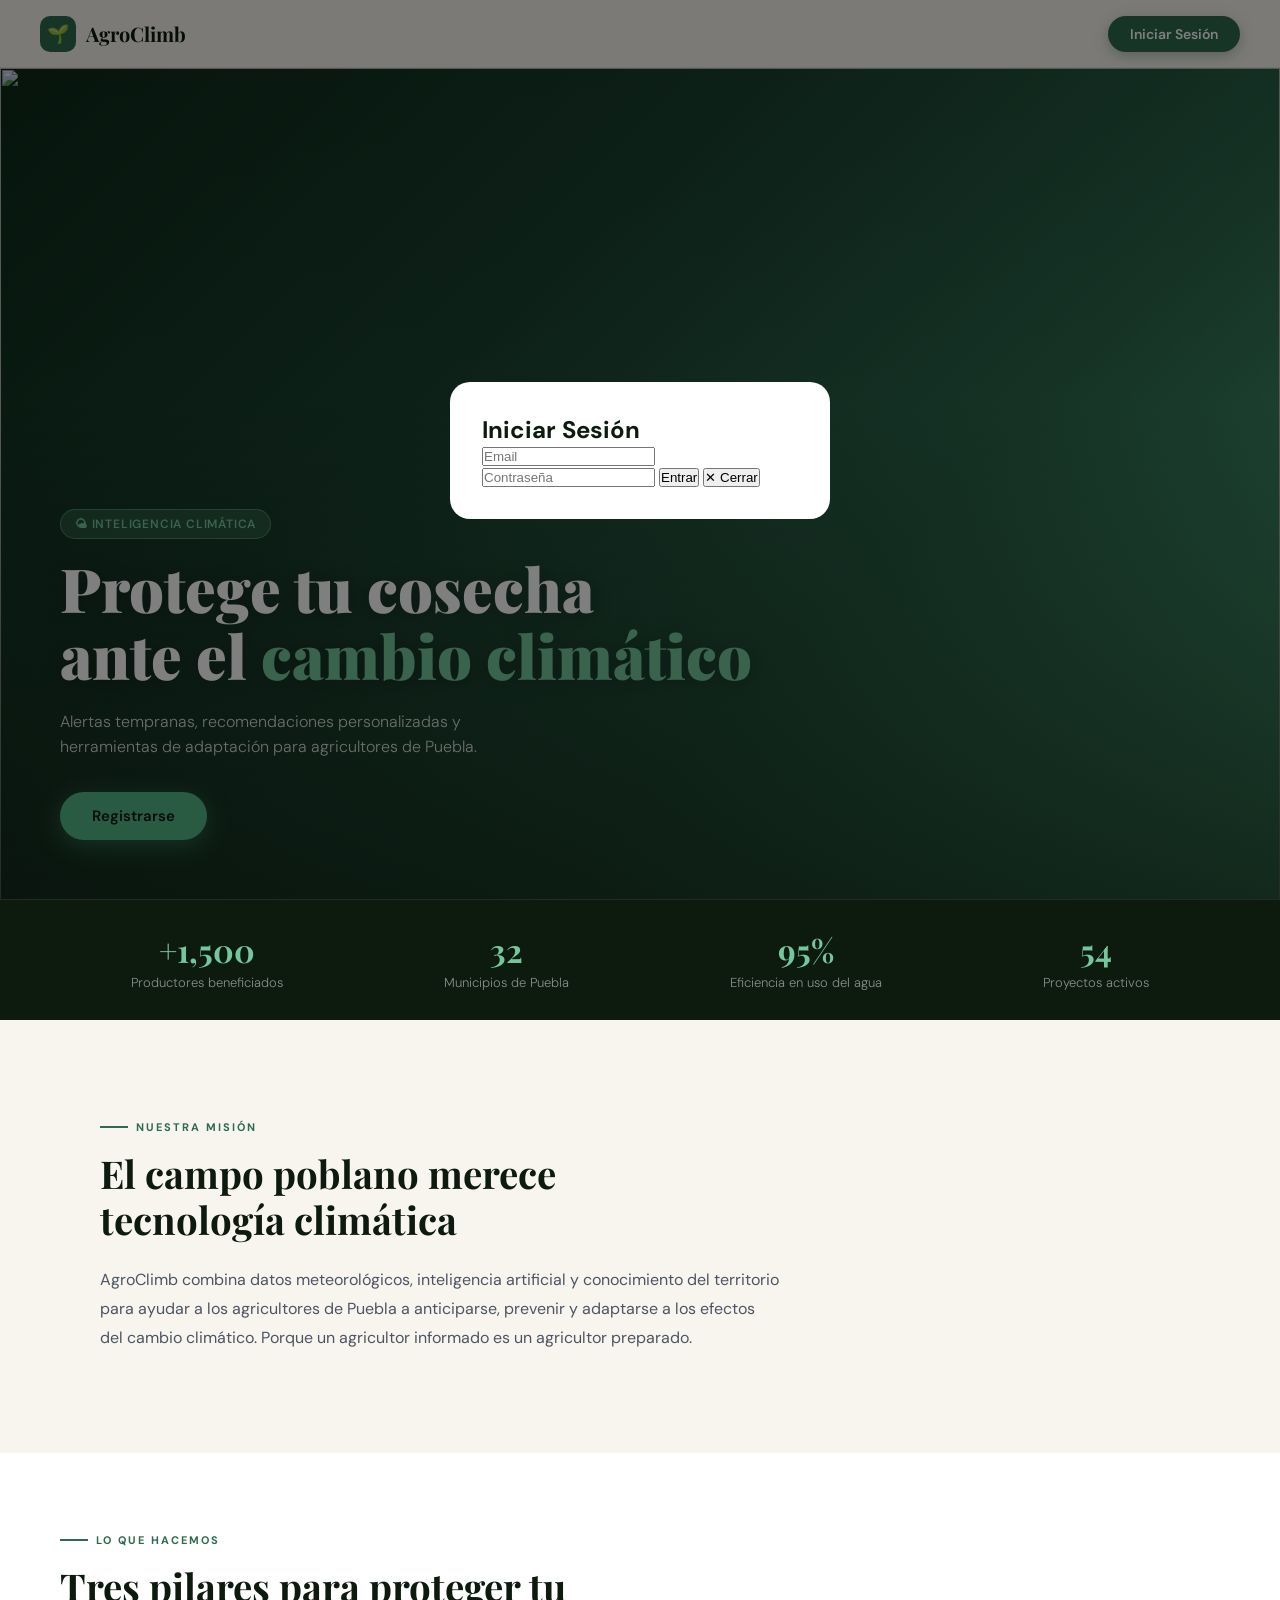
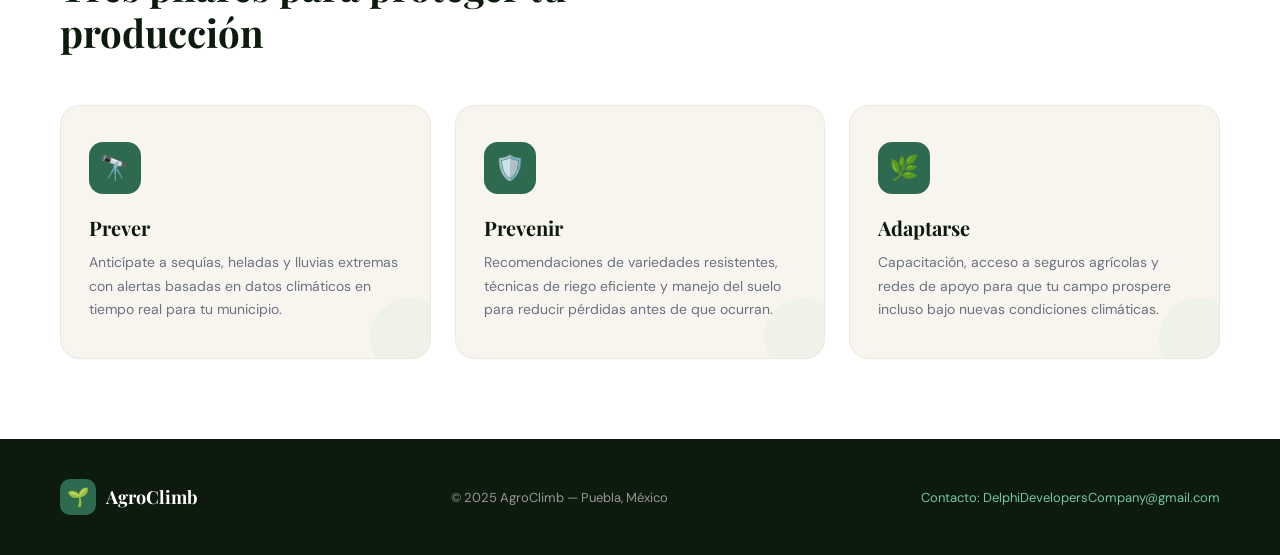
==== app/templates/index.html @ 24511774 "login flotante" ====
<!DOCTYPE html>
<html lang="es">
<head>
  <meta charset="UTF-8" />
  <meta name="viewport" content="width=device-width, initial-scale=1.0"/>
  <title>AgroClimb — Inteligencia climática para el campo</title>
  <link href="https://fonts.googleapis.com/css2?family=Playfair+Display:wght@700;900&family=DM+Sans:wght@300;400;500;600&display=swap" rel="stylesheet" />
  <link href="../static/style.css" rel="stylesheet" />
</head>
<body>
 
  <nav>
    <a class="logo" href="#">
      <div class="logo-icon">🌱</div>
      <span class="logo-text">AgroClimb</span>
    </a>
    
    <div class="nav-actions">
   
      <button class="btn-primary onclick="abrirModal()">Iniciar Sesión</button>
    </div>
  </nav>
 
  <section class="hero">
    <img class="hero-bg" src="/static/img/agriMAIN.jpg" style="object-fit:cover;" />
    <div class="hero-overlay"></div>
    <div class="hero-content">
      <div class="hero-badge">🌤 Inteligencia climática</div>
      <h1 class="hero-title">Protege tu cosecha<br>ante el <span>cambio climático</span></h1>
      <p class="hero-desc">Alertas tempranas, recomendaciones personalizadas y herramientas de adaptación para agricultores de Puebla.</p>
      <div class="hero-cta">
        <button class="btn-hero btn-hero-primary">Registrarse</button>
        
      </div>
    </div>
  </section>
 
  <div class="stats-bar">
    <div class="stat"><span class="stat-num">+1,500</span><span class="stat-label">Productores beneficiados</span></div>
    <div class="stat"><span class="stat-num">32</span><span class="stat-label">Municipios de Puebla</span></div>
    <div class="stat"><span class="stat-num">95%</span><span class="stat-label">Eficiencia en uso del agua</span></div>
    <div class="stat"><span class="stat-num">54</span><span class="stat-label">Proyectos activos</span></div>
  </div>
 
  <section class="about">
    <p class="section-tag">Nuestra misión</p>
    <h2 class="section-title">El campo poblano merece tecnología climática</h2>
    <p class="section-body">AgroClimb combina datos meteorológicos, inteligencia artificial y conocimiento del territorio para ayudar a los agricultores de Puebla a anticiparse, prevenir y adaptarse a los efectos del cambio climático. Porque un agricultor informado es un agricultor preparado.</p>
  </section>
 
  <section class="cards-section">
    <div class="cards-header">
      <p class="section-tag">Lo que hacemos</p>
      <h2 class="section-title">Tres pilares para proteger tu producción</h2>
    </div>
    <div class="cards-grid">
      <div class="card">
        <div class="card-icon">🔭</div>
        <h3 class="card-title">Prever</h3>
        <p class="card-desc">Anticípate a sequías, heladas y lluvias extremas con alertas basadas en datos climáticos en tiempo real para tu municipio.</p>
        <div class="card-accent"></div>
      </div>
      <div class="card">
        <div class="card-icon">🛡️</div>
        <h3 class="card-title">Prevenir</h3>
        <p class="card-desc">Recomendaciones de variedades resistentes, técnicas de riego eficiente y manejo del suelo para reducir pérdidas antes de que ocurran.</p>
        <div class="card-accent"></div>
      </div>
      <div class="card">
        <div class="card-icon">🌿</div>
        <h3 class="card-title">Adaptarse</h3>
        <p class="card-desc">Capacitación, acceso a seguros agrícolas y redes de apoyo para que tu campo prospere incluso bajo nuevas condiciones climáticas.</p>
        <div class="card-accent"></div>
      </div>
    </div>
  </section>
 
  <footer>
    <a class="logo" href="#">
      <div class="logo-icon">🌱</div>
      <span class="logo-text">AgroClimb</span>
    </a>
    <p>© 2025 AgroClimb — Puebla, México</p>
    <a href="#">Contacto: DelphiDevelopersCompany@gmail.com</a>
  </footer>

  <!-- Fondo oscuro -->
<div id="modal" style="display:none; position:fixed; inset:0; background:rgba(0,0,0,0.5); z-index:200; display:flex; align-items:center; justify-content:center;">
  
  <!-- Tarjeta del formulario -->
  <div style="background:white; border-radius:20px; padding:32px; width:90%; max-width:380px;">
    <h2>Iniciar Sesión</h2>
    <input type="email" placeholder="Email" />
    <input type="password" placeholder="Contraseña" />
    <button>Entrar</button>
    <button onclick="cerrarModal()">✕ Cerrar</button>
  </div>

</div>
 
</body>
</html>
---- app/static/style.css ----
:root {
      --verde:       #2D6A4F;
      --verde-claro: #52B788;
      --verde-neon:  #74C69D;
      --crema:       #F8F5EF;
      --blanco:      #FFFFFF;
      --negro:       #0D1B0F;
      --gris:        #6B7280;
      --sombra:      0 8px 40px rgba(45,106,79,0.15);
    }
    *, *::before, *::after { box-sizing: border-box; margin: 0; padding: 0; }
    body { font-family: 'DM Sans', sans-serif; background: var(--crema); color: var(--negro); min-height: 100vh; }
 
    nav {
      position: fixed; top: 0; left: 0; right: 0; z-index: 100;
      display: flex; align-items: center; justify-content: space-between;
      padding: 0 40px; height: 68px;
      background: rgba(248,245,239,0.88); backdrop-filter: blur(12px);
      border-bottom: 1px solid rgba(45,106,79,0.1);
    }
    .logo { display: flex; align-items: center; gap: 10px; text-decoration: none; }
    .logo-icon { width: 36px; height: 36px; background: var(--verde); border-radius: 10px; display: flex; align-items: center; justify-content: center; font-size: 18px; }
    .logo-text { font-family: 'Playfair Display', serif; font-size: 20px; font-weight: 700; color: var(--negro); }
    .nav-links { display: flex; align-items: center; gap: 32px; list-style: none; }
    .nav-links a { text-decoration: none; font-size: 14px; font-weight: 500; color: var(--gris); transition: color 0.2s; }
    .nav-links a:hover { color: var(--verde); }
    .nav-actions { display: flex; gap: 12px; align-items: center; }
    .btn-ghost { background: none; border: 1.5px solid var(--verde); color: var(--verde); padding: 8px 20px; border-radius: 50px; font-family: 'DM Sans', sans-serif; font-size: 14px; font-weight: 500; cursor: pointer; transition: all 0.2s; }
    .btn-ghost:hover { background: var(--verde); color: var(--blanco); }
    .btn-primary { background: var(--verde); border: none; color: var(--blanco); padding: 9px 22px; border-radius: 50px; font-family: 'DM Sans', sans-serif; font-size: 14px; font-weight: 600; cursor: pointer; transition: all 0.2s; box-shadow: 0 4px 14px rgba(45,106,79,0.35); }
    .btn-primary:hover { background: #1e4d38; transform: translateY(-1px); }
 
    .hero { margin-top: 68px; position: relative; height: calc(100vh - 68px); min-height: 500px; overflow: hidden; }
    .hero-bg { width: 100%; height: 100%; background: linear-gradient(135deg, #0D2B1A 0%, #1B4332 35%, #2D6A4F 65%, #52B788 100%); display: flex; align-items: center; justify-content: center; font-size: 120px; }
    .hero-overlay { position: absolute; inset: 0; background: linear-gradient(to bottom, rgba(13,27,15,0.1) 0%, rgba(13,27,15,0.05) 40%, rgba(13,27,15,0.65) 100%); }
    .hero-content { position: absolute; bottom: 60px; left: 60px; right: 60px; color: var(--blanco); }
    .hero-badge { display: inline-flex; align-items: center; gap: 6px; background: rgba(116,198,157,0.2); border: 1px solid rgba(116,198,157,0.45); backdrop-filter: blur(8px); padding: 6px 14px; border-radius: 50px; font-size: 12px; font-weight: 600; letter-spacing: 0.8px; text-transform: uppercase; margin-bottom: 16px; color: var(--verde-neon); }
    .hero-title { font-family: 'Playfair Display', serif; font-size: clamp(2.4rem, 5vw, 3.8rem); font-weight: 900; line-height: 1.1; max-width: 700px; margin-bottom: 20px; text-shadow: 0 2px 20px rgba(0,0,0,0.3); }
    .hero-title span { color: var(--verde-neon); }
    .hero-desc { font-size: 16px; font-weight: 300; max-width: 480px; line-height: 1.6; color: rgba(255,255,255,0.82); margin-bottom: 32px; }
    .hero-cta { display: flex; gap: 14px; flex-wrap: wrap; }
    .btn-hero { padding: 14px 32px; border-radius: 50px; font-family: 'DM Sans', sans-serif; font-size: 15px; font-weight: 600; cursor: pointer; transition: all 0.25s; border: none; }
    .btn-hero-primary { background: var(--verde-claro); color: var(--negro); box-shadow: 0 6px 24px rgba(82,183,136,0.4); }
    .btn-hero-primary:hover { background: var(--verde-neon); transform: translateY(-2px); }
    .btn-hero-ghost { background: rgba(255,255,255,0.12); color: var(--blanco); border: 1.5px solid rgba(255,255,255,0.35); backdrop-filter: blur(6px); }
    .btn-hero-ghost:hover { background: rgba(255,255,255,0.22); }
 
    .stats-bar { background: var(--negro); padding: 28px 60px; display: flex; justify-content: space-around; gap: 20px; flex-wrap: wrap; }
    .stat { text-align: center; color: var(--blanco); }
    .stat-num { font-family: 'Playfair Display', serif; font-size: 2rem; font-weight: 700; color: var(--verde-neon); display: block; }
    .stat-label { font-size: 13px; color: rgba(255,255,255,0.5); margin-top: 4px; font-weight: 300; }
 
    .about { padding: 100px 60px; max-width: 1200px; margin: 0 auto; }
    .section-tag { font-size: 11px; font-weight: 700; letter-spacing: 2px; text-transform: uppercase; color: var(--verde); margin-bottom: 16px; display: flex; align-items: center; gap: 8px; }
    .section-tag::before { content: ''; width: 28px; height: 2px; background: var(--verde); display: inline-block; }
    .section-title { font-family: 'Playfair Display', serif; font-size: clamp(1.8rem, 3vw, 2.8rem); font-weight: 700; line-height: 1.2; max-width: 600px; margin-bottom: 24px; }
    .section-body { font-size: 16px; line-height: 1.8; color: #4B5563; max-width: 680px; }
 
    .cards-section { background: var(--blanco); padding: 80px 60px; }
    .cards-header { max-width: 1200px; margin: 0 auto 50px; }
    .cards-grid { max-width: 1200px; margin: 0 auto; display: grid; grid-template-columns: repeat(auto-fit, minmax(280px, 1fr)); gap: 24px; }
    .card { background: var(--crema); border-radius: 20px; padding: 36px 28px; position: relative; overflow: hidden; transition: transform 0.25s, box-shadow 0.25s; border: 1px solid rgba(45,106,79,0.08); }
    .card:hover { transform: translateY(-6px); box-shadow: var(--sombra); }
    .card-icon { width: 52px; height: 52px; border-radius: 14px; background: var(--verde); display: flex; align-items: center; justify-content: center; font-size: 24px; margin-bottom: 20px; }
    .card-title { font-family: 'Playfair Display', serif; font-size: 1.25rem; font-weight: 700; margin-bottom: 10px; }
    .card-desc { font-size: 14px; line-height: 1.7; color: var(--gris); }
    .card-accent { position: absolute; bottom: -20px; right: -20px; width: 80px; height: 80px; border-radius: 50%; background: var(--verde-neon); opacity: 0.08; }
 
    footer { background: var(--negro); color: rgba(255,255,255,0.55); padding: 40px 60px; display: flex; justify-content: space-between; align-items: center; flex-wrap: wrap; gap: 16px; }
    footer .logo-text { color: var(--blanco); font-size: 18px; }
    footer p { font-size: 13px; }
    footer a { color: var(--verde-neon); text-decoration: none; font-size: 13px; }
 
    @keyframes fadeUp { from { opacity: 0; transform: translateY(30px); } to { opacity: 1; transform: translateY(0); } }
    .hero-badge { animation: fadeUp 0.6s ease both; }
    .hero-title  { animation: fadeUp 0.7s ease 0.1s both; }
    .hero-desc   { animation: fadeUp 0.7s ease 0.2s both; }
    .hero-cta    { animation: fadeUp 0.7s ease 0.3s both; }
 
    @media (max-width: 768px) {
      nav { padding: 0 20px; }
      .nav-links { display: none; }
      .hero-content { left: 24px; right: 24px; bottom: 40px; }
      .stats-bar, .about, .cards-section, footer { padding-left: 24px; padding-right: 24px; }
    }
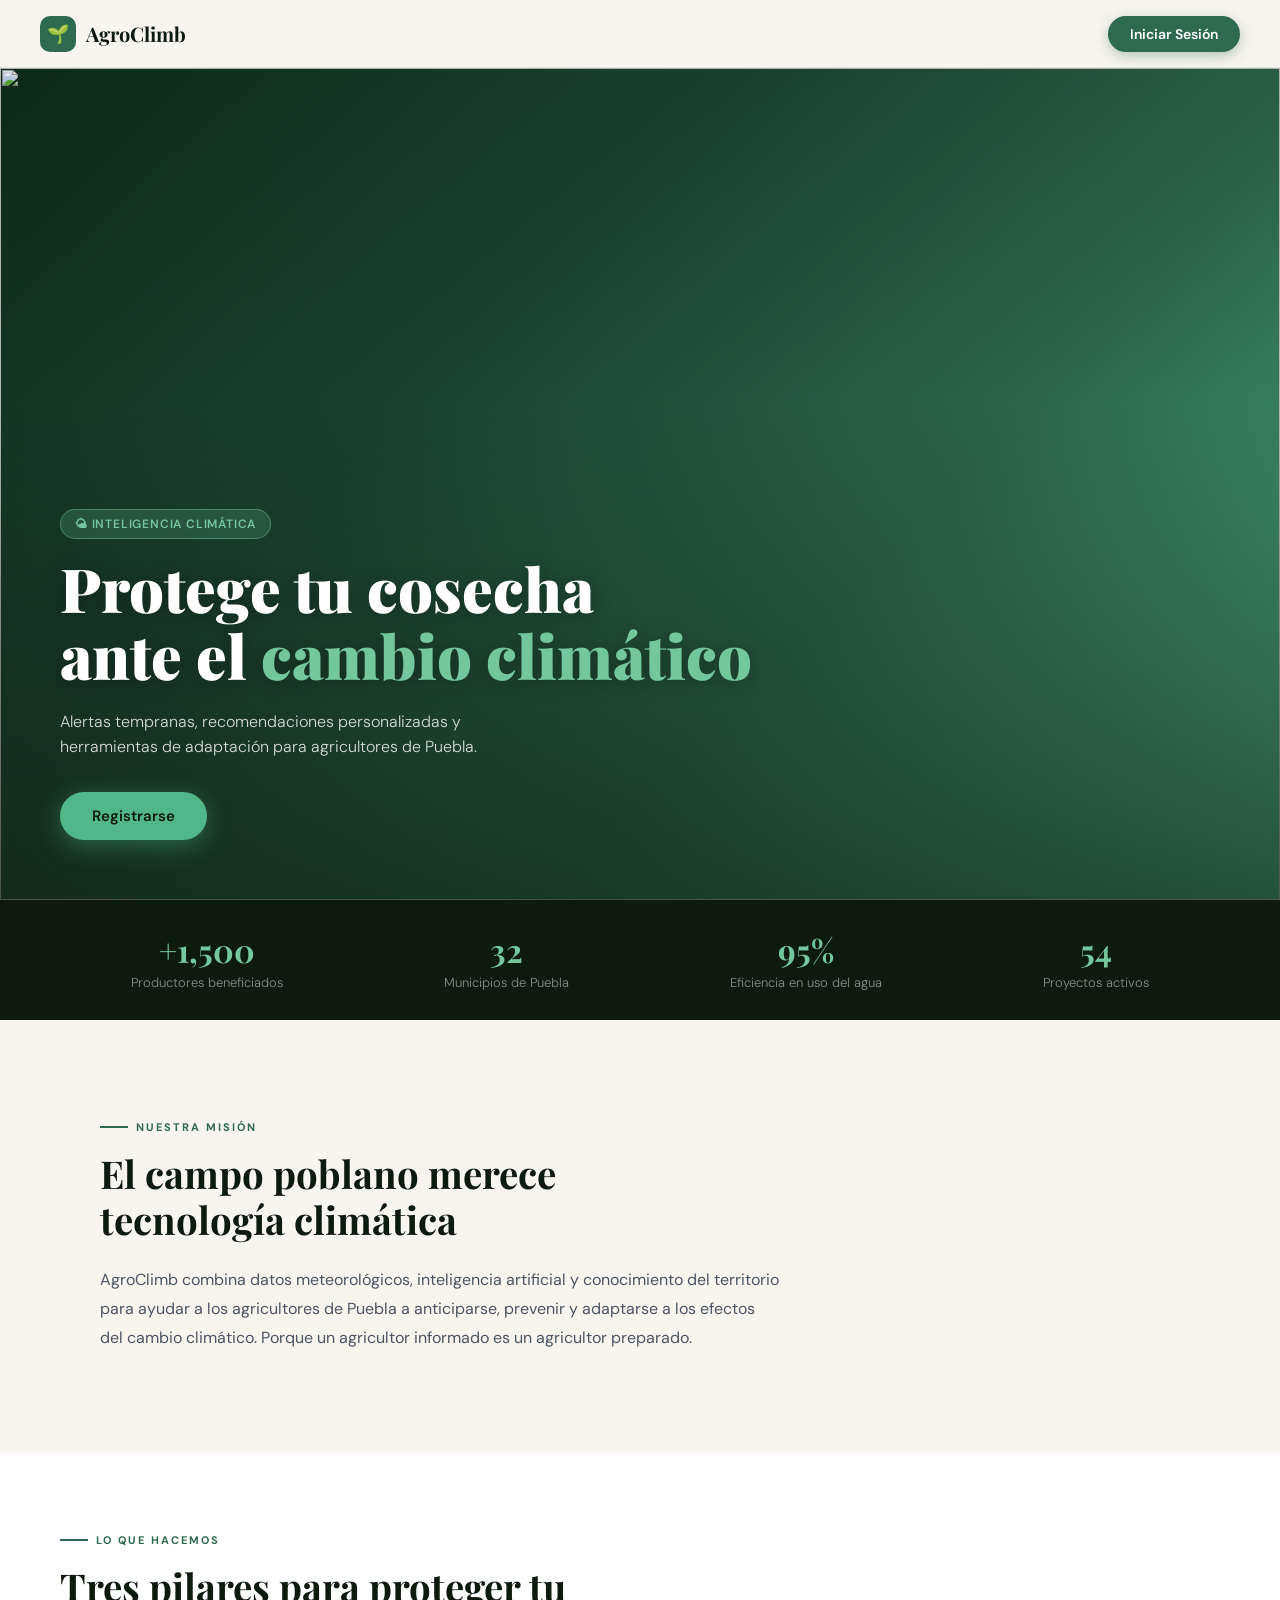
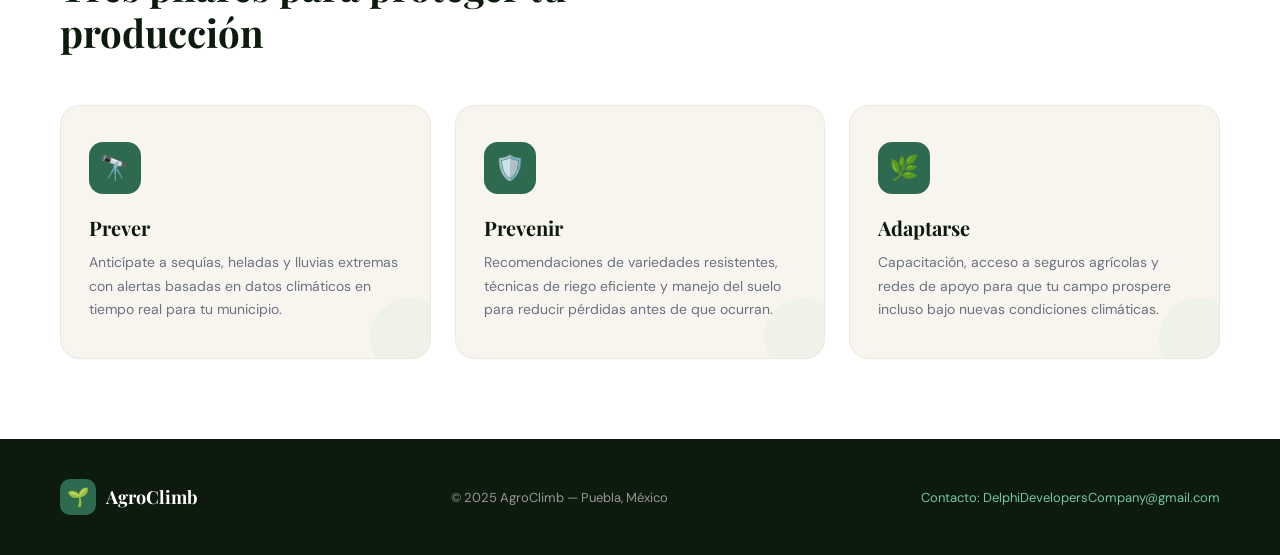
==== commit 8df704b7: "Correccion del boton iniciar sesion" ====
--- a/app/templates/index.html
+++ b/app/templates/index.html
@@ -17,7 +17,7 @@
     
     <div class="nav-actions">
    
-      <button class="btn-primary onclick="abrirModal()">Iniciar Sesión</button>
+      <button class="btn-primary" onclick="abrirModal()">Iniciar Sesión</button>
     </div>
   </nav>
  
@@ -85,8 +85,8 @@
   </footer>
 
   <!-- Fondo oscuro -->
-<div id="modal" style="display:none; position:fixed; inset:0; background:rgba(0,0,0,0.5); z-index:200; display:flex; align-items:center; justify-content:center;">
-  
+<div id="modal" style="display:none; position:fixed; inset:0; background:rgba(0,0,0,0.5); z-index:200; align-items:center; justify-content:center;">
+
   <!-- Tarjeta del formulario -->
   <div style="background:white; border-radius:20px; padding:32px; width:90%; max-width:380px;">
     <h2>Iniciar Sesión</h2>
@@ -97,6 +97,8 @@
   </div>
 
 </div>
- 
+
+<script src="{{ url_for('static', filename='script.js') }}"></script>
+
 </body>
 </html>
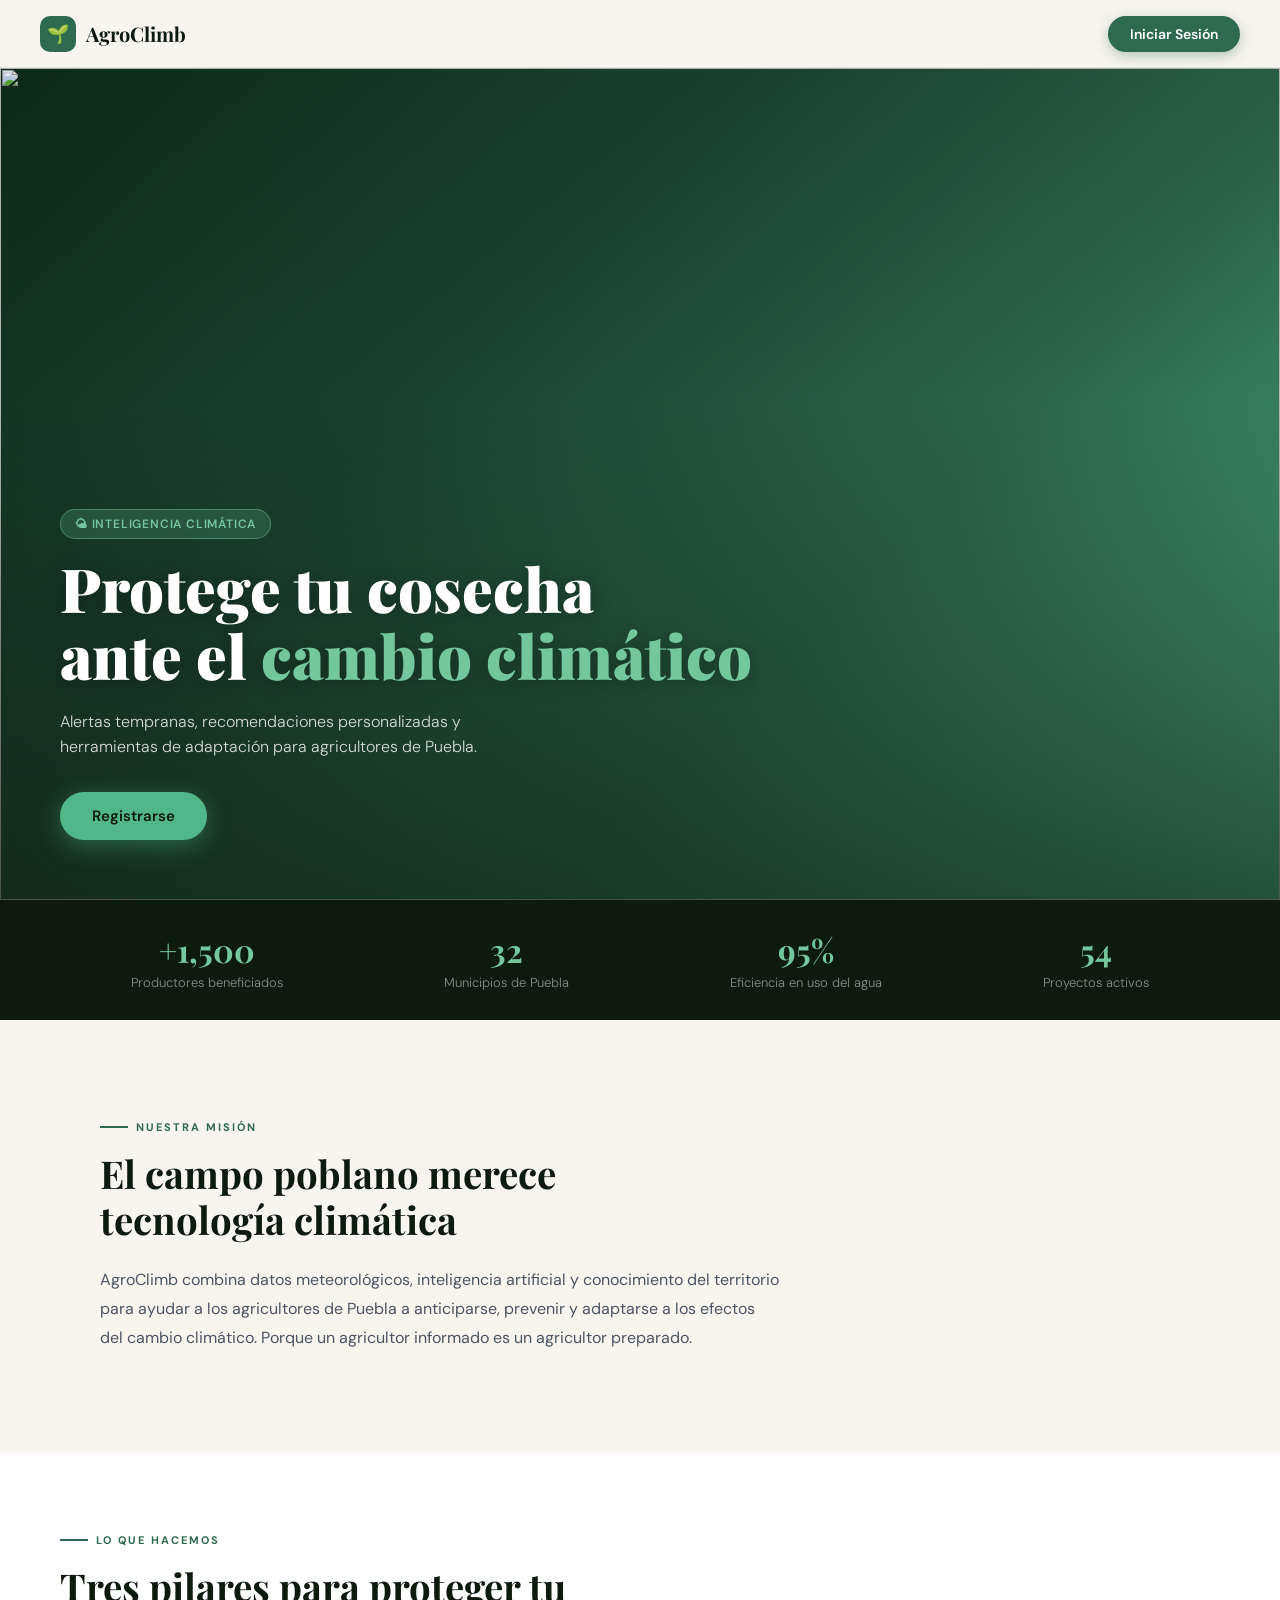
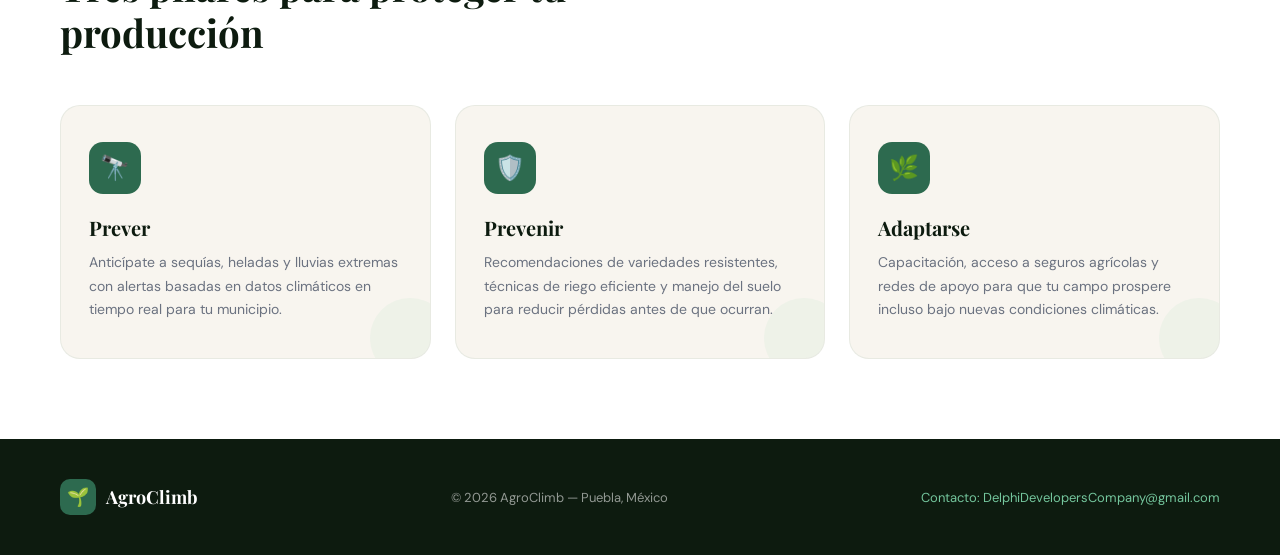
==== commit 430443b7: "Creación del calendario de riego" ====
--- a/app/templates/index.html
+++ b/app/templates/index.html
@@ -29,8 +29,7 @@
       <h1 class="hero-title">Protege tu cosecha<br>ante el <span>cambio climático</span></h1>
       <p class="hero-desc">Alertas tempranas, recomendaciones personalizadas y herramientas de adaptación para agricultores de Puebla.</p>
       <div class="hero-cta">
-        <button class="btn-hero btn-hero-primary">Registrarse</button>
-        
+          <button class="btn-hero btn-hero-primary" onclick="abrirModalRegistro()">Registrarse</button>
       </div>
     </div>
   </section>
@@ -80,23 +79,63 @@
       <div class="logo-icon">🌱</div>
       <span class="logo-text">AgroClimb</span>
     </a>
-    <p>© 2025 AgroClimb — Puebla, México</p>
+    <p>© 2026 AgroClimb — Puebla, México</p>
     <a href="#">Contacto: DelphiDevelopersCompany@gmail.com</a>
   </footer>
 
   <!-- Fondo oscuro -->
-<div id="modal" style="display:none; position:fixed; inset:0; background:rgba(0,0,0,0.5); z-index:200; align-items:center; justify-content:center;">
-
-  <!-- Tarjeta del formulario -->
-  <div style="background:white; border-radius:20px; padding:32px; width:90%; max-width:380px;">
-    <h2>Iniciar Sesión</h2>
-    <input type="email" placeholder="Email" />
-    <input type="password" placeholder="Contraseña" />
-    <button>Entrar</button>
-    <button onclick="cerrarModal()">✕ Cerrar</button>
+<div id="modal" class="modal-overlay" style="display: none;">
+  
+  <div class="modal-content">
+    <button class="btn-close" onclick="cerrarModal()">✕</button>
+    <h2 class="modal-title">Bienvenido</h2>
+    
+    <div class="modal-form">
+      <div class="input-group">
+        <label>Correo electrónico</label>
+        <input type="email" placeholder="usuario@ejemplo.com" />
+      </div>
+      
+      <div class="input-group">
+        <label>Contraseña</label>
+        <input type="password" placeholder="********" />
+      </div>
+      
+      <button class="btn-submit">Ingresar</button>
+    </div>
   </div>
 
 </div>
+
+
+<div id="modal-registro" class="modal-overlay" style="display: none;">
+  
+  <div class="modal-content">
+    <button class="btn-close" onclick="cerrarModalRegistro()">✕</button>
+    <h2 class="modal-title">Únete a AgroClimb</h2>
+    
+    <div class="modal-form">
+      <div class="input-group">
+        <label>Nombre completo</label>
+        <input type="text" placeholder="Ejemplo: Ana Huerta" />
+      </div>
+
+      <div class="input-group">
+        <label>Correo electrónico</label>
+        <input type="email" placeholder="usuario@ejemplo.com" />
+      </div>
+      
+      <div class="input-group">
+        <label>Contraseña</label>
+        <input type="password" placeholder="********" />
+      </div>
+      
+      <button class="btn-submit">Crear cuenta</button>
+    </div>
+  </div>
+
+</div>
+
 
 <script src="{{ url_for('static', filename='script.js') }}"></script>
 
--- a/app/static/style.css
+++ b/app/static/style.css
@@ -83,4 +83,106 @@
       .nav-links { display: none; }
       .hero-content { left: 24px; right: 24px; bottom: 40px; }
       .stats-bar, .about, .cards-section, footer { padding-left: 24px; padding-right: 24px; }
-    }+    }
+
+    /* 
+   (INICIAR SESIÓN)
+    */
+
+.modal-overlay {
+  position: fixed;
+  inset: 0;
+  background: rgba(10, 25, 10, 0.75); /* Un tono oscuro ligeramente verdoso */
+  z-index: 200;
+  display: flex;
+  align-items: center;
+  justify-content: center;
+  backdrop-filter: blur(4px); /* Efecto de desenfoque moderno en el fondo */
+}
+
+.modal-content {
+  background: #ffffff;
+  border-radius: 20px;
+  padding: 40px 32px;
+  width: 90%;
+  max-width: 400px;
+  box-shadow: 0 20px 40px rgba(0, 0, 0, 0.2);
+  position: relative;
+}
+
+.btn-close {
+  position: absolute;
+  top: 20px;
+  right: 20px;
+  background: transparent;
+  border: none;
+  font-size: 20px;
+  color: #6b7280;
+  cursor: pointer;
+  transition: color 0.3s ease;
+}
+
+.btn-close:hover {
+  color: #111827;
+}
+
+.modal-title {
+  font-family: 'Playfair Display', serif;
+  color: #1f2937;
+  font-size: 28px;
+  margin-top: 0;
+  margin-bottom: 24px;
+  text-align: center;
+}
+
+.modal-form {
+  display: flex;
+  flex-direction: column;
+  gap: 16px;
+}
+
+.input-group {
+  display: flex;
+  flex-direction: column;
+  gap: 6px;
+}
+
+.input-group label {
+  font-family: 'DM Sans', sans-serif;
+  font-size: 14px;
+  font-weight: 500;
+  color: #4b5563;
+}
+
+.input-group input {
+  font-family: 'DM Sans', sans-serif;
+  padding: 12px 16px;
+  border: 1px solid #d1d5db;
+  border-radius: 8px;
+  font-size: 15px;
+  outline: none;
+  transition: all 0.3s ease;
+}
+
+.input-group input:focus {
+  border-color: #22c55e; 
+  box-shadow: 0 0 0 3px rgba(34, 197, 94, 0.2);
+}
+
+.btn-submit {
+  font-family: 'DM Sans', sans-serif;
+  background-color: #166534; 
+  color: white;
+  border: none;
+  border-radius: 8px;
+  padding: 14px;
+  font-size: 16px;
+  font-weight: 600;
+  cursor: pointer;
+  margin-top: 8px;
+  transition: background-color 0.3s ease;
+}
+
+.btn-submit:hover {
+  background-color: #14532d;
+}
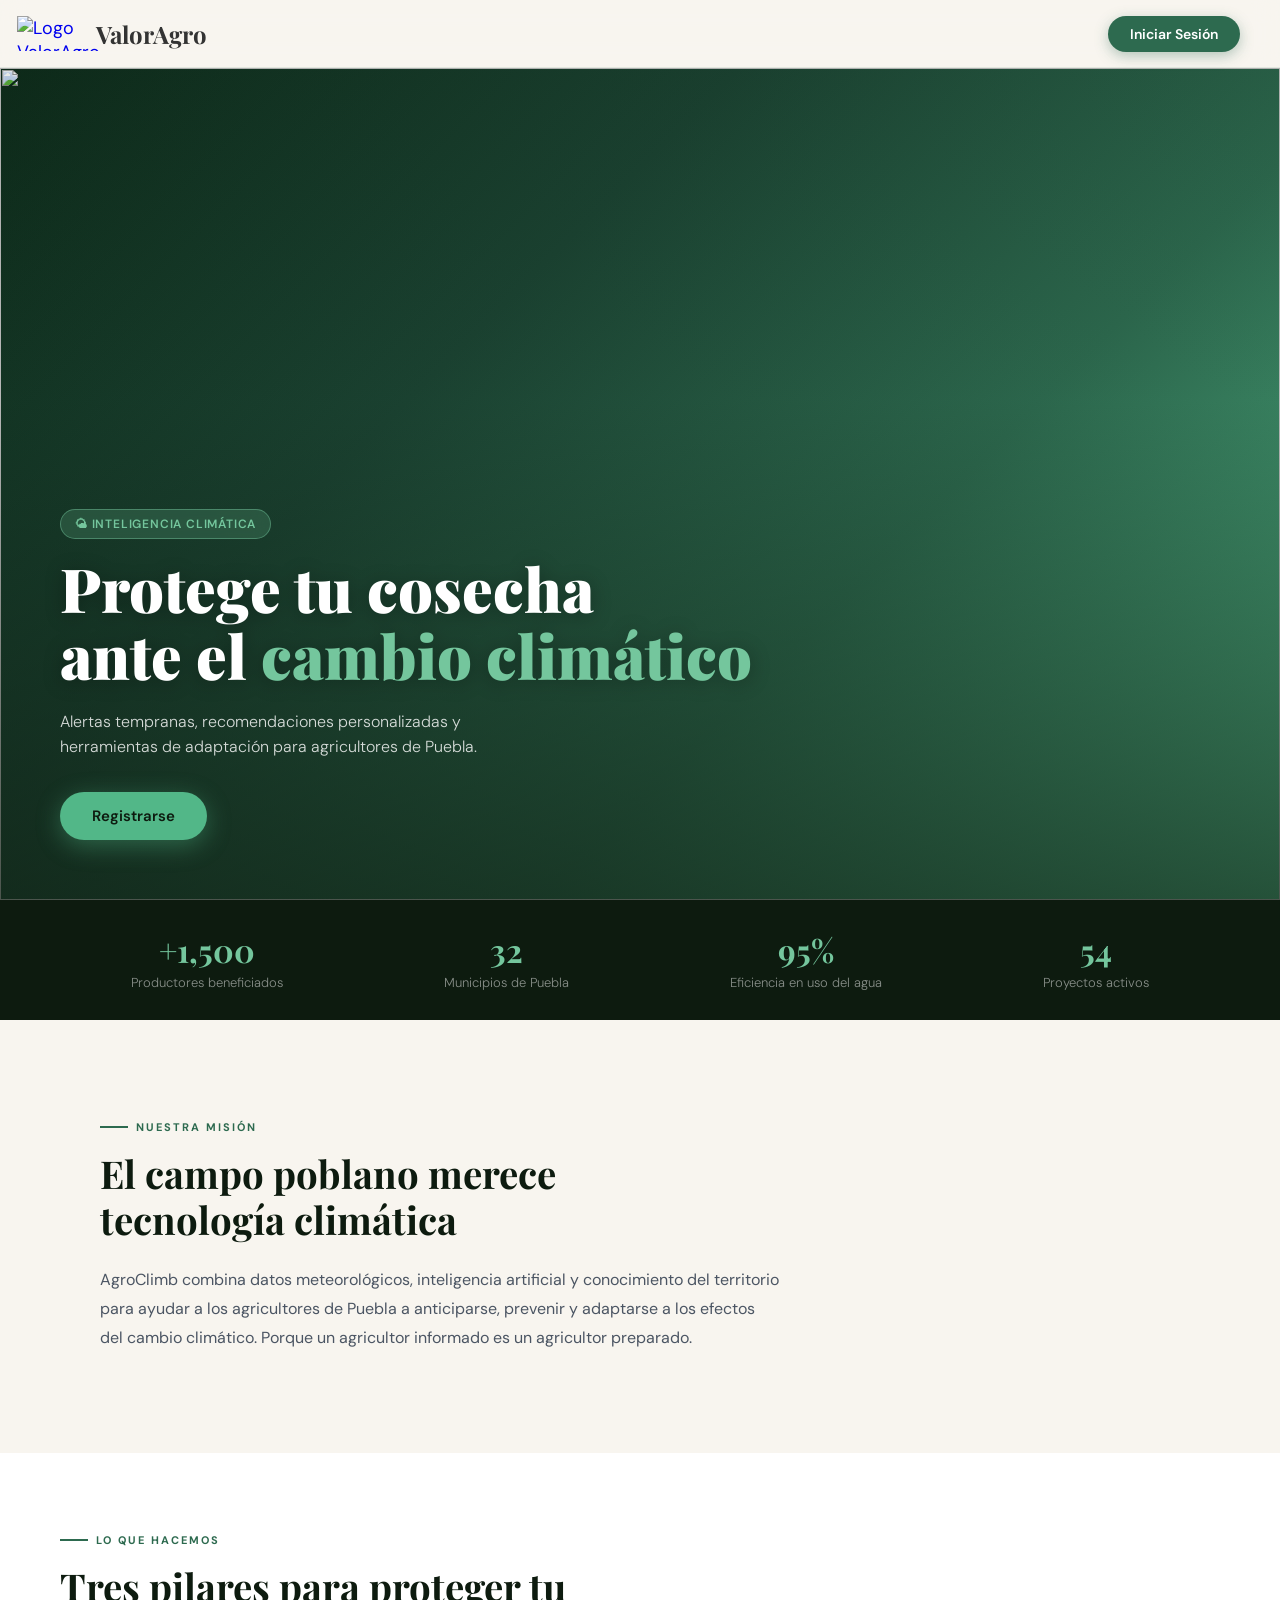
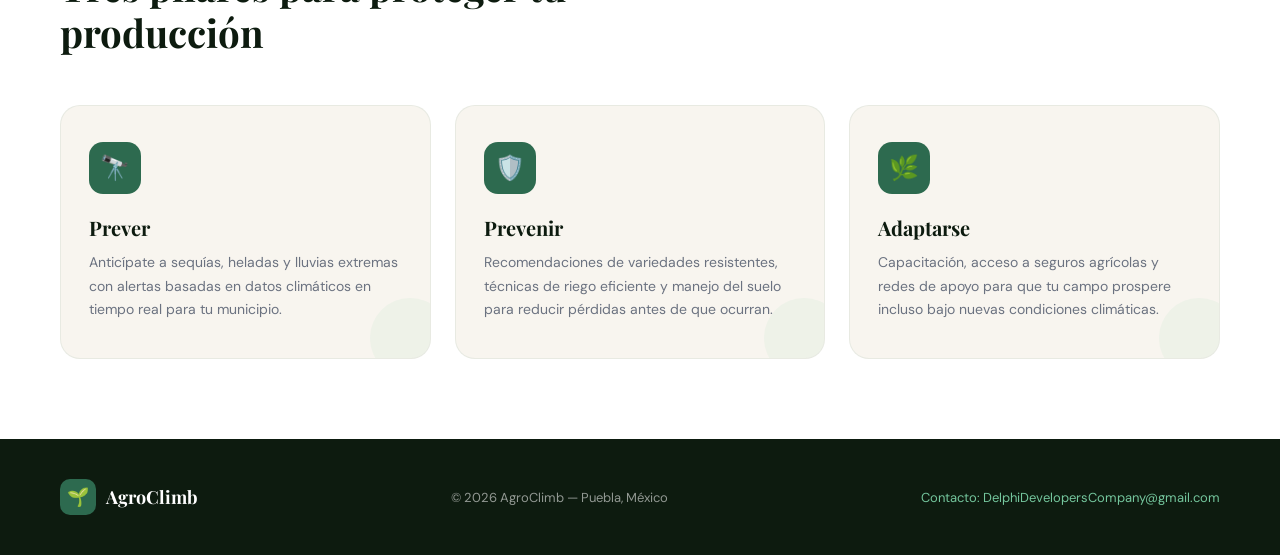
==== commit cdc65625: "Se resolvio el conflicto en dash" ====
--- a/app/templates/index.html
+++ b/app/templates/index.html
@@ -10,10 +10,12 @@
 <body>
  
   <nav>
-    <a class="logo" href="#">
-      <div class="logo-icon">🌱</div>
-      <span class="logo-text">AgroClimb</span>
-    </a>
+  <a class="logo" href="dashboard.html" title="Ir al Dashboard" style="text-decoration: none; display: flex; align-items: center; background: transparent; padding: 0; border: none;">
+  <div class="logo-icon" style="background: transparent; display: flex; align-items: center; margin-right: 10px; padding: 0;">
+    <img src="../static/img/logo_hoja.png" alt="Logo ValorAgro" style="height: 35px; width: auto; display: block;">
+  </div>
+  <span class="logo-text" style="font-family: 'Playfair Display', serif; font-size: 24px; font-weight: 700; color: #333;">ValorAgro</span>
+</a>
     
     <div class="nav-actions">
    
@@ -93,15 +95,15 @@
     <div class="modal-form">
       <div class="input-group">
         <label>Correo electrónico</label>
-        <input type="email" placeholder="usuario@ejemplo.com" />
+        <input id="usuario" type="text" placeholder="usuario@ejemplo.com" />
       </div>
       
       <div class="input-group">
         <label>Contraseña</label>
-        <input type="password" placeholder="********" />
+        <input id="contrasena" type="password" placeholder="********" />
       </div>
       
-      <button class="btn-submit">Ingresar</button>
+      <button class="btn-submit" onclick="login()">Ingresar</button>
     </div>
   </div>
 
@@ -109,7 +111,6 @@
 
 
 <div id="modal-registro" class="modal-overlay" style="display: none;">
-  
   <div class="modal-content">
     <button class="btn-close" onclick="cerrarModalRegistro()">✕</button>
     <h2 class="modal-title">Únete a AgroClimb</h2>
@@ -117,25 +118,23 @@
     <div class="modal-form">
       <div class="input-group">
         <label>Nombre completo</label>
-        <input type="text" placeholder="Ejemplo: Ana Huerta" />
+        <input id="reg-nombre" type="text" placeholder="Ejemplo: Ana Huerta" />
       </div>
 
       <div class="input-group">
-        <label>Correo electrónico</label>
-        <input type="email" placeholder="usuario@ejemplo.com" />
+        <label>Usa tu correo electrónico</label>
+        <input id="reg-usuario" type="email" placeholder="usuario@ejemplo.com" />
       </div>
       
       <div class="input-group">
-        <label>Contraseña</label>
-        <input type="password" placeholder="********" />
+        <label>Crea una contraseña</label>
+        <input id="reg-contrasena" type="password" placeholder="********" />
       </div>
       
-      <button class="btn-submit">Crear cuenta</button>
+      <button class="btn-submit" onclick="registrar()">Crear cuenta</button>
     </div>
   </div>
-
 </div>
-
 
 <script src="{{ url_for('static', filename='script.js') }}"></script>
 
